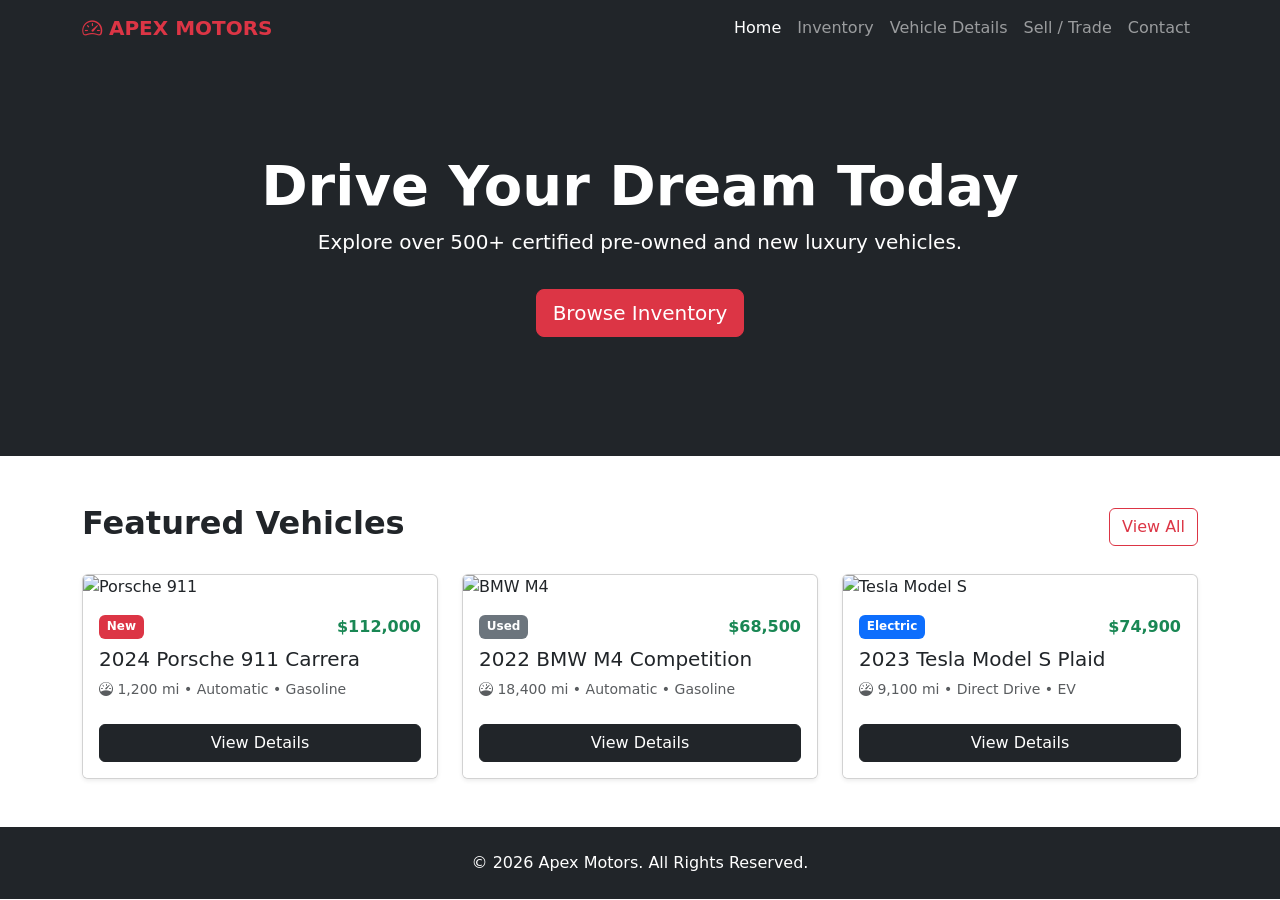
==== index.html @ 0d90cc7e "First Commit" ====
<!DOCTYPE html>
<html lang="en">
<head>
  <meta charset="UTF-8">
  <meta name="viewport" content="width=device-width, initial-scale=1.0">
  <title>Apex Motors | Find Your Next Drive</title>
  <!-- Bootstrap 5 CSS -->
  <link href="https://cdn.jsdelivr.net/npm/bootstrap@5.3.2/dist/css/bootstrap.min.css" rel="stylesheet">
  <!-- Bootstrap Icons -->
  <link href="https://cdn.jsdelivr.net/npm/bootstrap-icons@1.11.1/font/bootstrap-icons.css" rel="stylesheet">
</head>
<body>

  <!-- Navigation -->
  <nav class="navbar navbar-expand-lg navbar-dark bg-dark sticky-top">
    <div class="container">
      <a class="navbar-brand fw-bold text-danger" href="index.html"><i class="bi bi-speedometer2"></i> APEX MOTORS</a>
      <button class="navbar-toggler" type="button" data-bs-toggle="collapse" data-bs-target="#navbarNav">
        <span class="navbar-toggler-icon"></span>
      </button>
      <div class="collapse navbar-collapse" id="navbarNav">
        <ul class="navbar-nav ms-auto">
          <li class="nav-item"><a class="nav-link active" href="index.html">Home</a></li>
          <li class="nav-item"><a class="nav-link" href="inventory.html">Inventory</a></li>
          <li class="nav-item"><a class="nav-link" href="details.html">Vehicle Details</a></li>
          <li class="nav-item"><a class="nav-link" href="sell.html">Sell / Trade</a></li>
          <li class="nav-item"><a class="nav-link" href="contact.html">Contact</a></li>
        </ul>
      </div>
    </div>
  </nav>

  <!-- Hero Slider -->
  <div id="heroCarousel" class="carousel slide" data-bs-ride="carousel">
    <div class="carousel-inner">
      <div class="carousel-item active bg-dark text-white p-5 text-center" style="min-height: 400px;">
        <div class="container py-5">
          <h1 class="display-4 fw-bold">Drive Your Dream Today</h1>
          <p class="lead">Explore over 500+ certified pre-owned and new luxury vehicles.</p>
          <a href="inventory.html" class="btn btn-danger btn-lg mt-3">Browse Inventory</a>
        </div>
      </div>
    </div>
  </div>

  <!-- Featured Vehicles Section -->
  <section class="container my-5">
    <div class="d-flex justify-content-between align-items-center mb-4">
      <h2 class="fw-bold">Featured Vehicles</h2>
      <a href="inventory.html" class="btn btn-outline-danger">View All</a>
    </div>

    <div class="row g-4">
      <!-- Car Card 1 -->
      <div class="col-md-4">
        <div class="card h-100 shadow-sm">
          <img src="https://images.unsplash.com/photo-1503376780353-7e6692767b70?auto=format&fit=crop&w=600&q=80" class="card-img-top" alt="Porsche 911">
          <div class="card-body">
            <div class="d-flex justify-content-between mb-2">
              <span class="badge bg-danger">New</span>
              <span class="fw-bold text-success">$112,000</span>
            </div>
            <h5 class="card-title">2024 Porsche 911 Carrera</h5>
            <p class="card-text text-muted small"><i class="bi bi-speedometer"></i> 1,200 mi • Automatic • Gasoline</p>
          </div>
          <div class="card-footer bg-white border-top-0 pb-3">
            <a href="details.html" class="btn btn-dark w-100">View Details</a>
          </div>
        </div>
      </div>

      <!-- Car Card 2 -->
      <div class="col-md-4">
        <div class="card h-100 shadow-sm">
          <img src="https://images.unsplash.com/photo-1555215695-3004980ad54e?auto=format&fit=crop&w=600&q=80" class="card-img-top" alt="BMW M4">
          <div class="card-body">
            <div class="d-flex justify-content-between mb-2">
              <span class="badge bg-secondary">Used</span>
              <span class="fw-bold text-success">$68,500</span>
            </div>
            <h5 class="card-title">2022 BMW M4 Competition</h5>
            <p class="card-text text-muted small"><i class="bi bi-speedometer"></i> 18,400 mi • Automatic • Gasoline</p>
          </div>
          <div class="card-footer bg-white border-top-0 pb-3">
            <a href="details.html" class="btn btn-dark w-100">View Details</a>
          </div>
        </div>
      </div>

      <!-- Car Card 3 -->
      <div class="col-md-4">
        <div class="card h-100 shadow-sm">
          <img src="https://images.unsplash.com/photo-1563720223185-11003d516935?auto=format&fit=crop&w=600&q=80" class="card-img-top" alt="Tesla Model S">
          <div class="card-body">
            <div class="d-flex justify-content-between mb-2">
              <span class="badge bg-primary">Electric</span>
              <span class="fw-bold text-success">$74,900</span>
            </div>
            <h5 class="card-title">2023 Tesla Model S Plaid</h5>
            <p class="card-text text-muted small"><i class="bi bi-speedometer"></i> 9,100 mi • Direct Drive • EV</p>
          </div>
          <div class="card-footer bg-white border-top-0 pb-3">
            <a href="details.html" class="btn btn-dark w-100">View Details</a>
          </div>
        </div>
      </div>
    </div>
  </section>

  <!-- Footer -->
  <footer class="bg-dark text-white py-4 mt-5">
    <div class="container text-center">
      <p class="mb-0">&copy; 2026 Apex Motors. All Rights Reserved.</p>
    </div>
  </footer>

  <script src="https://cdn.jsdelivr.net/npm/bootstrap@5.3.2/dist/js/bootstrap.bundle.min.js"></script>
</body>
</html>
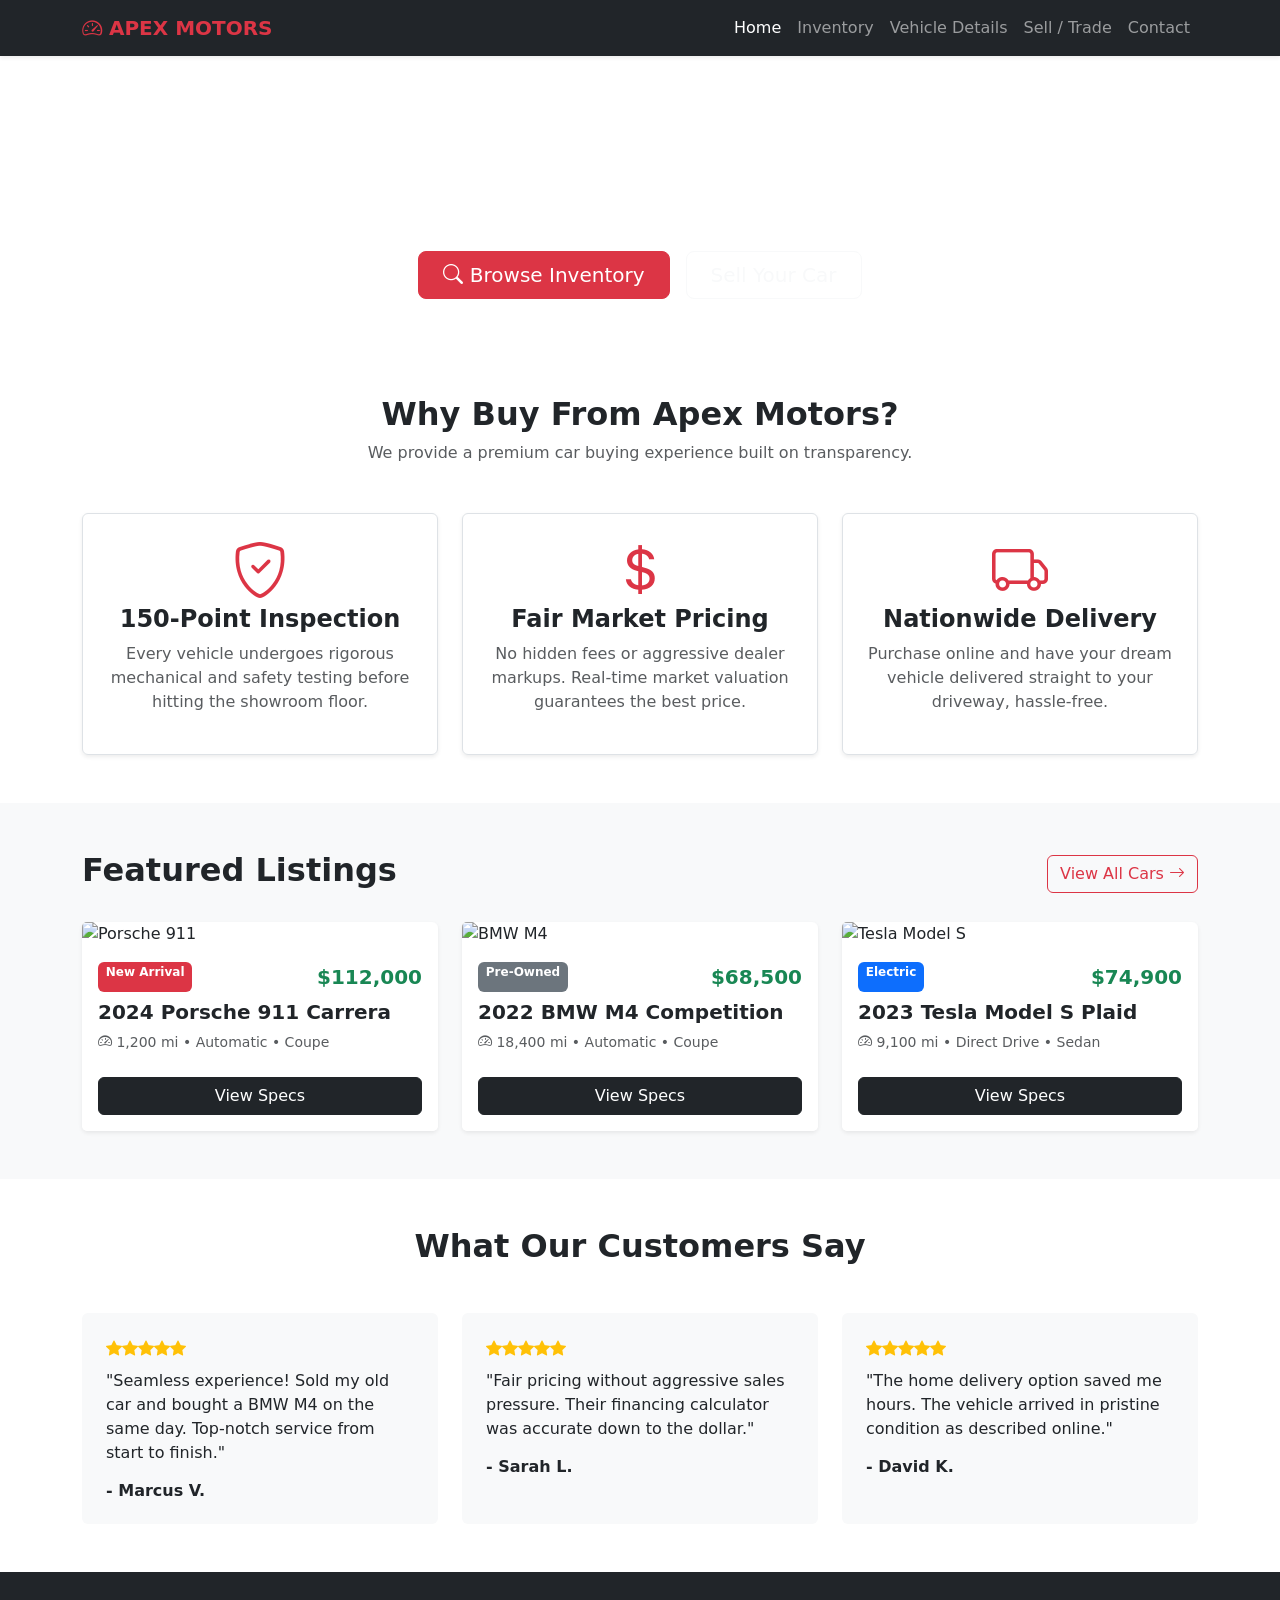
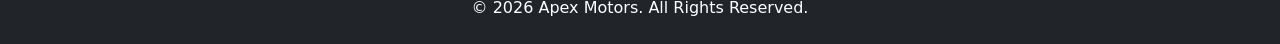
==== commit d22a9947: "Second Commit" ====
--- a/index.html
+++ b/index.html
@@ -3,16 +3,15 @@
 <head>
   <meta charset="UTF-8">
   <meta name="viewport" content="width=device-width, initial-scale=1.0">
-  <title>Apex Motors | Find Your Next Drive</title>
-  <!-- Bootstrap 5 CSS -->
+  <title>Apex Motors | Home</title>
   <link href="https://cdn.jsdelivr.net/npm/bootstrap@5.3.2/dist/css/bootstrap.min.css" rel="stylesheet">
-  <!-- Bootstrap Icons -->
   <link href="https://cdn.jsdelivr.net/npm/bootstrap-icons@1.11.1/font/bootstrap-icons.css" rel="stylesheet">
+  <link rel="stylesheet" href="css/style.css">
 </head>
 <body>
 
   <!-- Navigation -->
-  <nav class="navbar navbar-expand-lg navbar-dark bg-dark sticky-top">
+  <nav class="navbar navbar-expand-lg navbar-dark bg-dark sticky-top shadow-sm">
     <div class="container">
       <a class="navbar-brand fw-bold text-danger" href="index.html"><i class="bi bi-speedometer2"></i> APEX MOTORS</a>
       <button class="navbar-toggler" type="button" data-bs-toggle="collapse" data-bs-target="#navbarNav">
@@ -30,90 +29,150 @@
     </div>
   </nav>
 
-  <!-- Hero Slider -->
-  <div id="heroCarousel" class="carousel slide" data-bs-ride="carousel">
-    <div class="carousel-inner">
-      <div class="carousel-item active bg-dark text-white p-5 text-center" style="min-height: 400px;">
-        <div class="container py-5">
-          <h1 class="display-4 fw-bold">Drive Your Dream Today</h1>
-          <p class="lead">Explore over 500+ certified pre-owned and new luxury vehicles.</p>
-          <a href="inventory.html" class="btn btn-danger btn-lg mt-3">Browse Inventory</a>
+  <main>
+    <!-- Hero Section -->
+    <section class="hero-section text-white d-flex align-items-center text-center">
+      <div class="container py-5">
+        <h1 class="display-3 fw-bold mb-3">Find Your Ultimate Drive</h1>
+        <p class="lead mb-4">Discover verified luxury and performance pre-owned vehicles with competitive financing.</p>
+        <div class="d-flex justify-content-center gap-3">
+          <a href="inventory.html" class="btn btn-danger btn-lg px-4"><i class="bi bi-search"></i> Browse Inventory</a>
+          <a href="sell.html" class="btn btn-outline-light btn-lg px-4">Sell Your Car</a>
         </div>
       </div>
-    </div>
-  </div>
+    </section>
 
-  <!-- Featured Vehicles Section -->
-  <section class="container my-5">
-    <div class="d-flex justify-content-between align-items-center mb-4">
-      <h2 class="fw-bold">Featured Vehicles</h2>
-      <a href="inventory.html" class="btn btn-outline-danger">View All</a>
-    </div>
-
-    <div class="row g-4">
-      <!-- Car Card 1 -->
-      <div class="col-md-4">
-        <div class="card h-100 shadow-sm">
-          <img src="https://images.unsplash.com/photo-1503376780353-7e6692767b70?auto=format&fit=crop&w=600&q=80" class="card-img-top" alt="Porsche 911">
-          <div class="card-body">
-            <div class="d-flex justify-content-between mb-2">
-              <span class="badge bg-danger">New</span>
-              <span class="fw-bold text-success">$112,000</span>
+    <!-- Why Choose Us -->
+    <section class="py-5 bg-white">
+      <div class="container">
+        <div class="text-center mb-5">
+          <h2 class="fw-bold">Why Buy From Apex Motors?</h2>
+          <p class="text-muted">We provide a premium car buying experience built on transparency.</p>
+        </div>
+        <div class="row g-4 text-center">
+          <div class="col-md-4">
+            <div class="p-4 rounded border h-100 shadow-sm">
+              <i class="bi bi-shield-check text-danger display-4 mb-3"></i>
+              <h4 class="fw-bold">150-Point Inspection</h4>
+              <p class="text-muted">Every vehicle undergoes rigorous mechanical and safety testing before hitting the showroom floor.</p>
             </div>
-            <h5 class="card-title">2024 Porsche 911 Carrera</h5>
-            <p class="card-text text-muted small"><i class="bi bi-speedometer"></i> 1,200 mi • Automatic • Gasoline</p>
           </div>
-          <div class="card-footer bg-white border-top-0 pb-3">
-            <a href="details.html" class="btn btn-dark w-100">View Details</a>
+          <div class="col-md-4">
+            <div class="p-4 rounded border h-100 shadow-sm">
+              <i class="bi bi-currency-dollar text-danger display-4 mb-3"></i>
+              <h4 class="fw-bold">Fair Market Pricing</h4>
+              <p class="text-muted">No hidden fees or aggressive dealer markups. Real-time market valuation guarantees the best price.</p>
+            </div>
+          </div>
+          <div class="col-md-4">
+            <div class="p-4 rounded border h-100 shadow-sm">
+              <i class="bi bi-truck text-danger display-4 mb-3"></i>
+              <h4 class="fw-bold">Nationwide Delivery</h4>
+              <p class="text-muted">Purchase online and have your dream vehicle delivered straight to your driveway, hassle-free.</p>
+            </div>
           </div>
         </div>
       </div>
+    </section>
 
-      <!-- Car Card 2 -->
-      <div class="col-md-4">
-        <div class="card h-100 shadow-sm">
-          <img src="https://images.unsplash.com/photo-1555215695-3004980ad54e?auto=format&fit=crop&w=600&q=80" class="card-img-top" alt="BMW M4">
-          <div class="card-body">
-            <div class="d-flex justify-content-between mb-2">
-              <span class="badge bg-secondary">Used</span>
-              <span class="fw-bold text-success">$68,500</span>
+    <!-- Featured Cars Grid -->
+    <section class="py-5 bg-light">
+      <div class="container">
+        <div class="d-flex justify-content-between align-items-center mb-4">
+          <h2 class="fw-bold">Featured Listings</h2>
+          <a href="inventory.html" class="btn btn-outline-danger">View All Cars <i class="bi bi-arrow-right"></i></a>
+        </div>
+        <div class="row g-4">
+          <div class="col-md-4">
+            <div class="card h-100 border-0 shadow-sm card-hover">
+              <img src="https://images.unsplash.com/photo-1503376780353-7e6692767b70?auto=format&fit=crop&w=600&q=80" class="card-img-top" alt="Porsche 911">
+              <div class="card-body">
+                <div class="d-flex justify-content-between mb-2">
+                  <span class="badge bg-danger">New Arrival</span>
+                  <span class="fw-bold text-success fs-5">$112,000</span>
+                </div>
+                <h5 class="card-title fw-bold">2024 Porsche 911 Carrera</h5>
+                <p class="card-text text-muted small"><i class="bi bi-speedometer2"></i> 1,200 mi • Automatic • Coupe</p>
+              </div>
+              <div class="card-footer bg-white border-top-0 pb-3">
+                <a href="details.html" class="btn btn-dark w-100">View Specs</a>
+              </div>
             </div>
-            <h5 class="card-title">2022 BMW M4 Competition</h5>
-            <p class="card-text text-muted small"><i class="bi bi-speedometer"></i> 18,400 mi • Automatic • Gasoline</p>
           </div>
-          <div class="card-footer bg-white border-top-0 pb-3">
-            <a href="details.html" class="btn btn-dark w-100">View Details</a>
+          <div class="col-md-4">
+            <div class="card h-100 border-0 shadow-sm card-hover">
+              <img src="https://images.unsplash.com/photo-1555215695-3004980ad54e?auto=format&fit=crop&w=600&q=80" class="card-img-top" alt="BMW M4">
+              <div class="card-body">
+                <div class="d-flex justify-content-between mb-2">
+                  <span class="badge bg-secondary">Pre-Owned</span>
+                  <span class="fw-bold text-success fs-5">$68,500</span>
+                </div>
+                <h5 class="card-title fw-bold">2022 BMW M4 Competition</h5>
+                <p class="card-text text-muted small"><i class="bi bi-speedometer2"></i> 18,400 mi • Automatic • Coupe</p>
+              </div>
+              <div class="card-footer bg-white border-top-0 pb-3">
+                <a href="details.html" class="btn btn-dark w-100">View Specs</a>
+              </div>
+            </div>
+          </div>
+          <div class="col-md-4">
+            <div class="card h-100 border-0 shadow-sm card-hover">
+              <img src="https://images.unsplash.com/photo-1563720223185-11003d516935?auto=format&fit=crop&w=600&q=80" class="card-img-top" alt="Tesla Model S">
+              <div class="card-body">
+                <div class="d-flex justify-content-between mb-2">
+                  <span class="badge bg-primary">Electric</span>
+                  <span class="fw-bold text-success fs-5">$74,900</span>
+                </div>
+                <h5 class="card-title fw-bold">2023 Tesla Model S Plaid</h5>
+                <p class="card-text text-muted small"><i class="bi bi-speedometer2"></i> 9,100 mi • Direct Drive • Sedan</p>
+              </div>
+              <div class="card-footer bg-white border-top-0 pb-3">
+                <a href="details.html" class="btn btn-dark w-100">View Specs</a>
+              </div>
+            </div>
           </div>
         </div>
       </div>
+    </section>
 
-      <!-- Car Card 3 -->
-      <div class="col-md-4">
-        <div class="card h-100 shadow-sm">
-          <img src="https://images.unsplash.com/photo-1563720223185-11003d516935?auto=format&fit=crop&w=600&q=80" class="card-img-top" alt="Tesla Model S">
-          <div class="card-body">
-            <div class="d-flex justify-content-between mb-2">
-              <span class="badge bg-primary">Electric</span>
-              <span class="fw-bold text-success">$74,900</span>
+    <!-- Testimonials Section -->
+    <section class="py-5 bg-white">
+      <div class="container">
+        <h2 class="fw-bold text-center mb-5">What Our Customers Say</h2>
+        <div class="row g-4">
+          <div class="col-md-4">
+            <div class="card p-4 border-0 bg-light h-100">
+              <div class="text-warning mb-2"><i class="bi bi-star-fill"></i><i class="bi bi-star-fill"></i><i class="bi bi-star-fill"></i><i class="bi bi-star-fill"></i><i class="bi bi-star-fill"></i></div>
+              <p class="card-text">"Seamless experience! Sold my old car and bought a BMW M4 on the same day. Top-notch service from start to finish."</p>
+              <h6 class="fw-bold mb-0">- Marcus V.</h6>
             </div>
-            <h5 class="card-title">2023 Tesla Model S Plaid</h5>
-            <p class="card-text text-muted small"><i class="bi bi-speedometer"></i> 9,100 mi • Direct Drive • EV</p>
           </div>
-          <div class="card-footer bg-white border-top-0 pb-3">
-            <a href="details.html" class="btn btn-dark w-100">View Details</a>
+          <div class="col-md-4">
+            <div class="card p-4 border-0 bg-light h-100">
+              <div class="text-warning mb-2"><i class="bi bi-star-fill"></i><i class="bi bi-star-fill"></i><i class="bi bi-star-fill"></i><i class="bi bi-star-fill"></i><i class="bi bi-star-fill"></i></div>
+              <p class="card-text">"Fair pricing without aggressive sales pressure. Their financing calculator was accurate down to the dollar."</p>
+              <h6 class="fw-bold mb-0">- Sarah L.</h6>
+            </div>
+          </div>
+          <div class="col-md-4">
+            <div class="card p-4 border-0 bg-light h-100">
+              <div class="text-warning mb-2"><i class="bi bi-star-fill"></i><i class="bi bi-star-fill"></i><i class="bi bi-star-fill"></i><i class="bi bi-star-fill"></i><i class="bi bi-star-fill"></i></div>
+              <p class="card-text">"The home delivery option saved me hours. The vehicle arrived in pristine condition as described online."</p>
+              <h6 class="fw-bold mb-0">- David K.</h6>
+            </div>
           </div>
         </div>
       </div>
-    </div>
-  </section>
+    </section>
+  </main>
 
-  <!-- Footer -->
-  <footer class="bg-dark text-white py-4 mt-5">
+  <footer class="bg-dark text-white py-4 mt-auto">
     <div class="container text-center">
       <p class="mb-0">&copy; 2026 Apex Motors. All Rights Reserved.</p>
     </div>
   </footer>
 
   <script src="https://cdn.jsdelivr.net/npm/bootstrap@5.3.2/dist/js/bootstrap.bundle.min.js"></script>
+  <script src="js/script.js"></script>
 </body>
 </html>
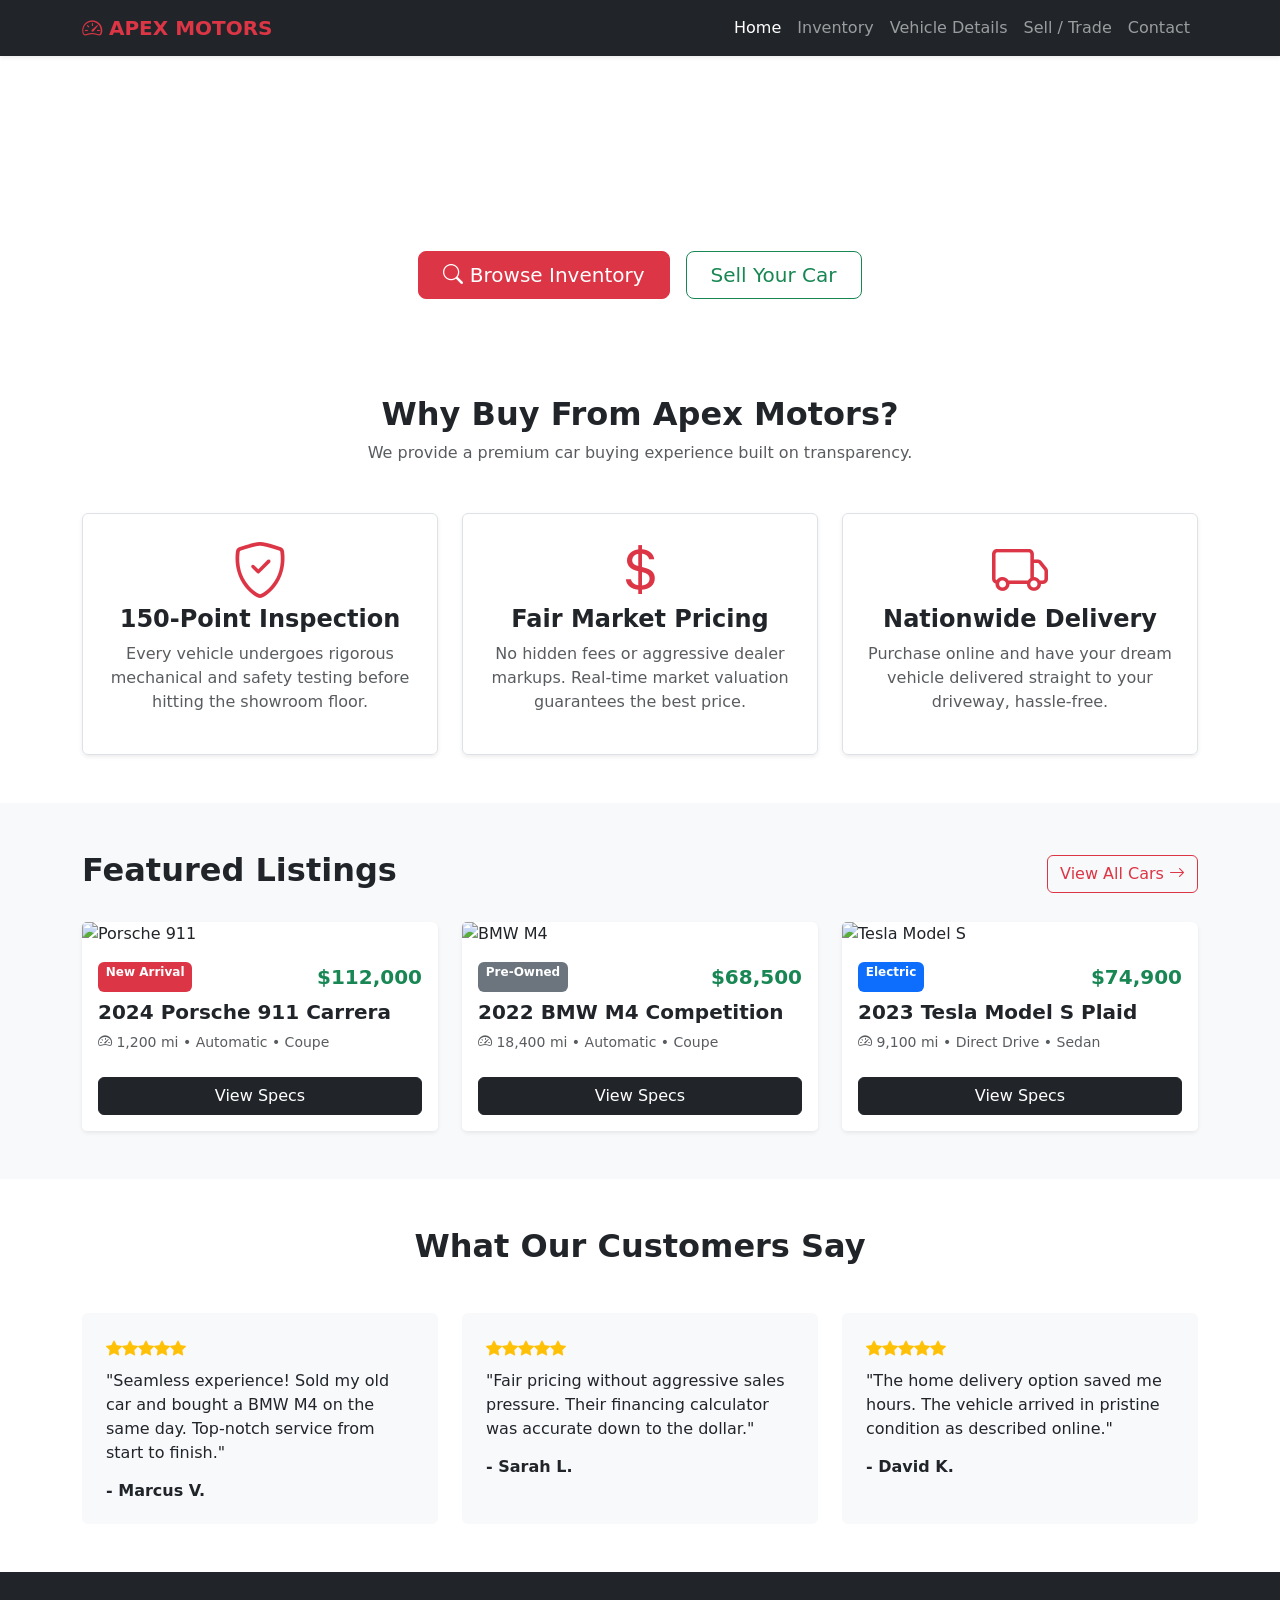
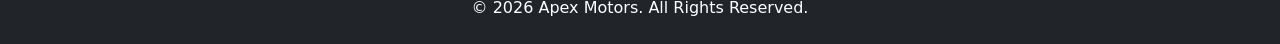
==== commit 6a28ccec: "Update button style for 'Sell Your Car' in index.html" ====
--- a/index.html
+++ b/index.html
@@ -8,7 +8,7 @@
   <link href="https://cdn.jsdelivr.net/npm/bootstrap-icons@1.11.1/font/bootstrap-icons.css" rel="stylesheet">
   <link rel="stylesheet" href="css/style.css">
 </head>
-<body>
+<body >
 
   <!-- Navigation -->
   <nav class="navbar navbar-expand-lg navbar-dark bg-dark sticky-top shadow-sm">
@@ -37,7 +37,7 @@
         <p class="lead mb-4">Discover verified luxury and performance pre-owned vehicles with competitive financing.</p>
         <div class="d-flex justify-content-center gap-3">
           <a href="inventory.html" class="btn btn-danger btn-lg px-4"><i class="bi bi-search"></i> Browse Inventory</a>
-          <a href="sell.html" class="btn btn-outline-light btn-lg px-4">Sell Your Car</a>
+          <a href="sell.html" class="btn btn-outline-success btn-lg px-4">Sell Your Car</a>
         </div>
       </div>
     </section>
